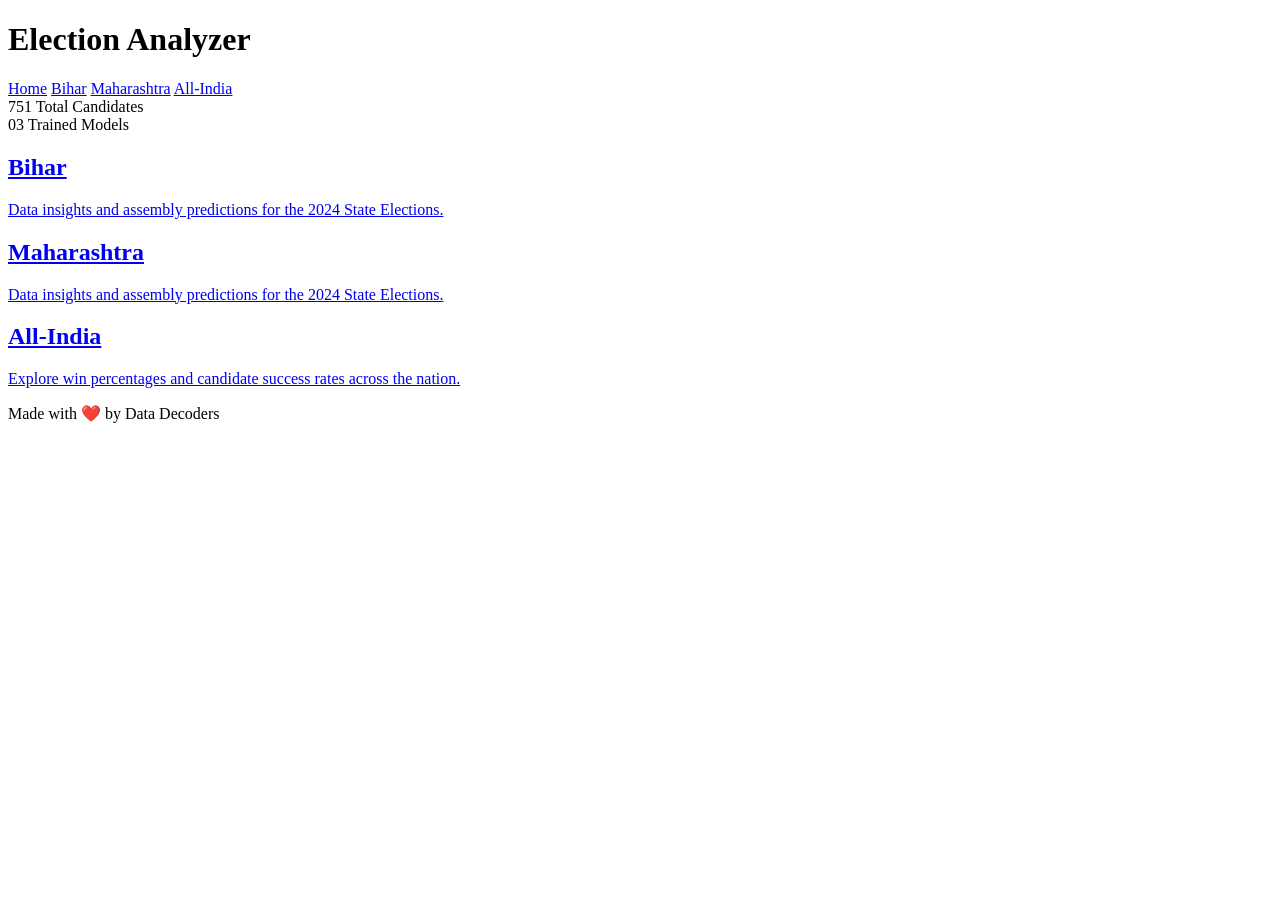
==== template/index.html @ 1a65834f "index file updated" ====
<!DOCTYPE html>
<html lang="en">

<head>
    <meta charset="UTF-8">
    <meta name="viewport" content="width=device-width, initial-scale=1.0">
    <title>Election Analyzer</title>
    <link
        href="https://fonts.googleapis.com/css2?family=Outfit:wght@400;600;700;800&family=Space+Mono:wght@700&display=swap"
        rel="stylesheet">
    <link rel="stylesheet" href="../template/style.css">
</head>

<body>

    <header>
        <h1 class="main-title">Election Analyzer</h1>
        <nav class="nav-links">
            <a href="index.html" class="active">Home</a>
            <a href="bihar.html">Bihar</a>
            <a href="maharashtra.html">Maharashtra</a>
            <a href="all-india.html">All-India</a>
        </nav>
    </header>

    <div class="stats-container">
        <div class="stat-item">
            <span class="stat-val num">751</span>
            <span class="stat-label">Total Candidates</span>
        </div>
        <div class="stat-item">
            <span class="stat-val num">03</span>
            <span class="stat-label">Trained Models</span>
        </div>
    </div>

    <main class="grid">
        <a href="bihar.html" class="card">
            <h2>Bihar</h2>
            <p>Data insights and assembly predictions for the 2024 State Elections.</p>
        </a>
        <a href="maharashtra.html" class="card">
            <h2>Maharashtra</h2>
            <p>Data insights and assembly predictions for the 2024 State Elections.</p>
        </a>
        <a href="all-india.html" class="card">
            <h2>All-India</h2>
            <p>Explore win percentages and candidate success rates across the nation.</p>
        </a>
    </main>

    <footer>Made with ❤️ by Data Decoders</footer>

</body>

</html>
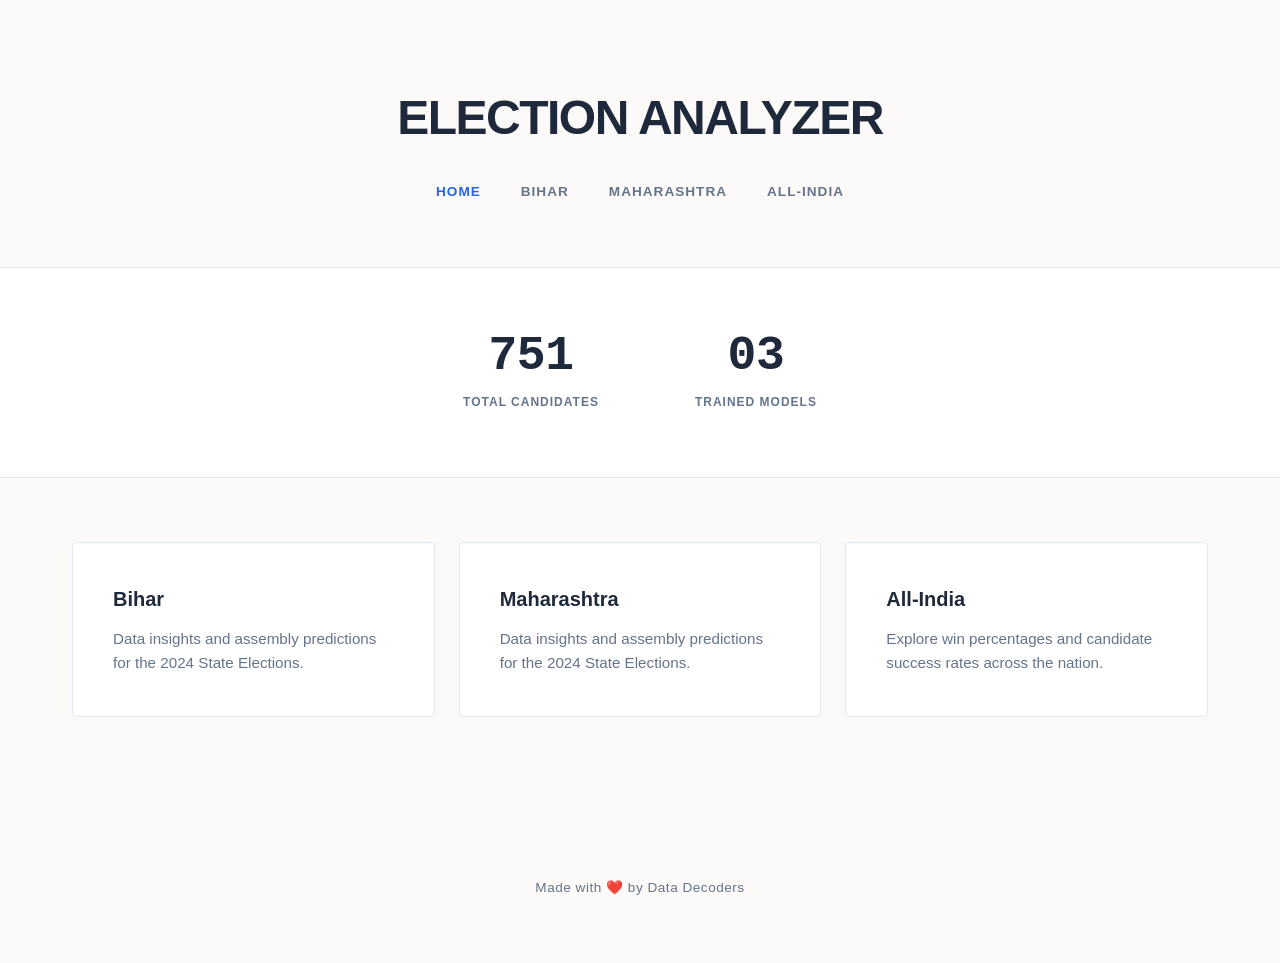
==== commit b9fe886a: "updated the css file" ====
--- a/template/index.html
+++ b/template/index.html
@@ -8,7 +8,7 @@
     <link
         href="https://fonts.googleapis.com/css2?family=Outfit:wght@400;600;700;800&family=Space+Mono:wght@700&display=swap"
         rel="stylesheet">
-    <link rel="stylesheet" href="../template/style.css">
+    <link rel="stylesheet" href="../static/style.css">
 </head>
 
 <body>
--- a/static/style.css
+++ b/static/style.css
@@ -0,0 +1,194 @@
+:root {
+    --bg: #fcfaf8;
+    /* Soft Bone/Paper color */
+    --text: #1e293b;
+    /* Deep Slate */
+    --text-muted: #64748b;
+    /* Muted Slate */
+    --accent: #2563eb;
+    /* Professional Blue */
+    --border: #e2e8f0;
+    /* Subtle border */
+    --card-bg: #ffffff;
+}
+
+* {
+    margin: 0;
+    padding: 0;
+    box-sizing: border-box;
+}
+
+body {
+    font-family: 'Outfit', sans-serif;
+    background-color: var(--bg);
+    color: var(--text);
+    line-height: 1.6;
+    -webkit-font-smoothing: antialiased;
+}
+
+/* Aesthetic Numbers - Monospace for data feel */
+.num {
+    font-family: 'Space Mono', monospace;
+    font-weight: 700;
+    letter-spacing: -0.5px;
+    color: var(--text);
+}
+
+/* Header Section */
+header {
+    padding: 5rem 2rem 3rem;
+    text-align: center;
+}
+
+.main-title {
+    font-size: 3rem;
+    font-weight: 800;
+    letter-spacing: -1.5px;
+    text-transform: uppercase;
+    margin-bottom: 0.5rem;
+}
+
+.nav-links {
+    display: flex;
+    justify-content: center;
+    gap: 2.5rem;
+    margin-top: 1.5rem;
+    padding-bottom: 1rem;
+}
+
+.nav-links a {
+    text-decoration: none;
+    color: var(--text-muted);
+    font-size: 0.85rem;
+    font-weight: 600;
+    text-transform: uppercase;
+    letter-spacing: 1px;
+    transition: color 0.2s ease;
+}
+
+.nav-links a:hover,
+.nav-links a.active {
+    color: var(--accent);
+}
+
+/* Stats Row */
+.stats-container {
+    display: flex;
+    justify-content: center;
+    gap: 6rem;
+    padding: 4rem 0;
+    background: white;
+    border-top: 1px solid var(--border);
+    border-bottom: 1px solid var(--border);
+}
+
+.stat-item {
+    text-align: center;
+}
+
+.stat-val {
+    font-size: 3rem;
+    display: block;
+    line-height: 1;
+    margin-bottom: 0.5rem;
+}
+
+.stat-label {
+    font-size: 0.75rem;
+    font-weight: 700;
+    letter-spacing: 1px;
+    text-transform: uppercase;
+    color: var(--text-muted);
+}
+
+/* Grid & Cards */
+.grid {
+    display: grid;
+    grid-template-columns: repeat(auto-fit, minmax(320px, 1fr));
+    gap: 1.5rem;
+    max-width: 1200px;
+    margin: 4rem auto;
+    padding: 0 2rem;
+}
+
+.card {
+    background: var(--card-bg);
+    border: 1px solid var(--border);
+    padding: 2.5rem;
+    border-radius: 4px;
+    text-decoration: none;
+    color: inherit;
+    transition: all 0.3s ease;
+}
+
+.card:hover {
+    border-color: var(--accent);
+    box-shadow: 0 10px 30px -10px rgba(0, 0, 0, 0.05);
+}
+
+.card h2 {
+    font-size: 1.25rem;
+    margin-bottom: 0.75rem;
+    font-weight: 700;
+}
+
+.card p {
+    font-size: 0.95rem;
+    color: var(--text-muted);
+}
+
+/* Prediction Form Styles */
+.prediction-focus {
+    max-width: 700px;
+    margin: 0 auto;
+    padding: 4rem 2rem;
+}
+
+.model-name-tag {
+    font-family: 'Space Mono', monospace;
+    font-size: 0.75rem;
+    color: var(--accent);
+    background: rgba(37, 99, 235, 0.08);
+    padding: 6px 12px;
+    margin-bottom: 1.5rem;
+    display: inline-block;
+}
+
+.form-group {
+    margin-bottom: 1.5rem;
+}
+
+select {
+    width: 100%;
+    padding: 0.75rem;
+    border: 1px solid var(--border);
+    background: white;
+    border-radius: 4px;
+    font-family: inherit;
+}
+
+.btn-primary {
+    background: var(--text);
+    color: white;
+    padding: 1rem 2rem;
+    border: none;
+    border-radius: 4px;
+    font-weight: 700;
+    cursor: pointer;
+    width: 100%;
+    transition: background 0.2s;
+}
+
+.btn-primary:hover {
+    background: var(--accent);
+}
+
+/* Footer */
+footer {
+    padding: 6rem 2rem 4rem;
+    text-align: center;
+    font-size: 0.85rem;
+    font-weight: 500;
+    color: var(--text-muted);
+    letter-spacing: 0.5px;
+}
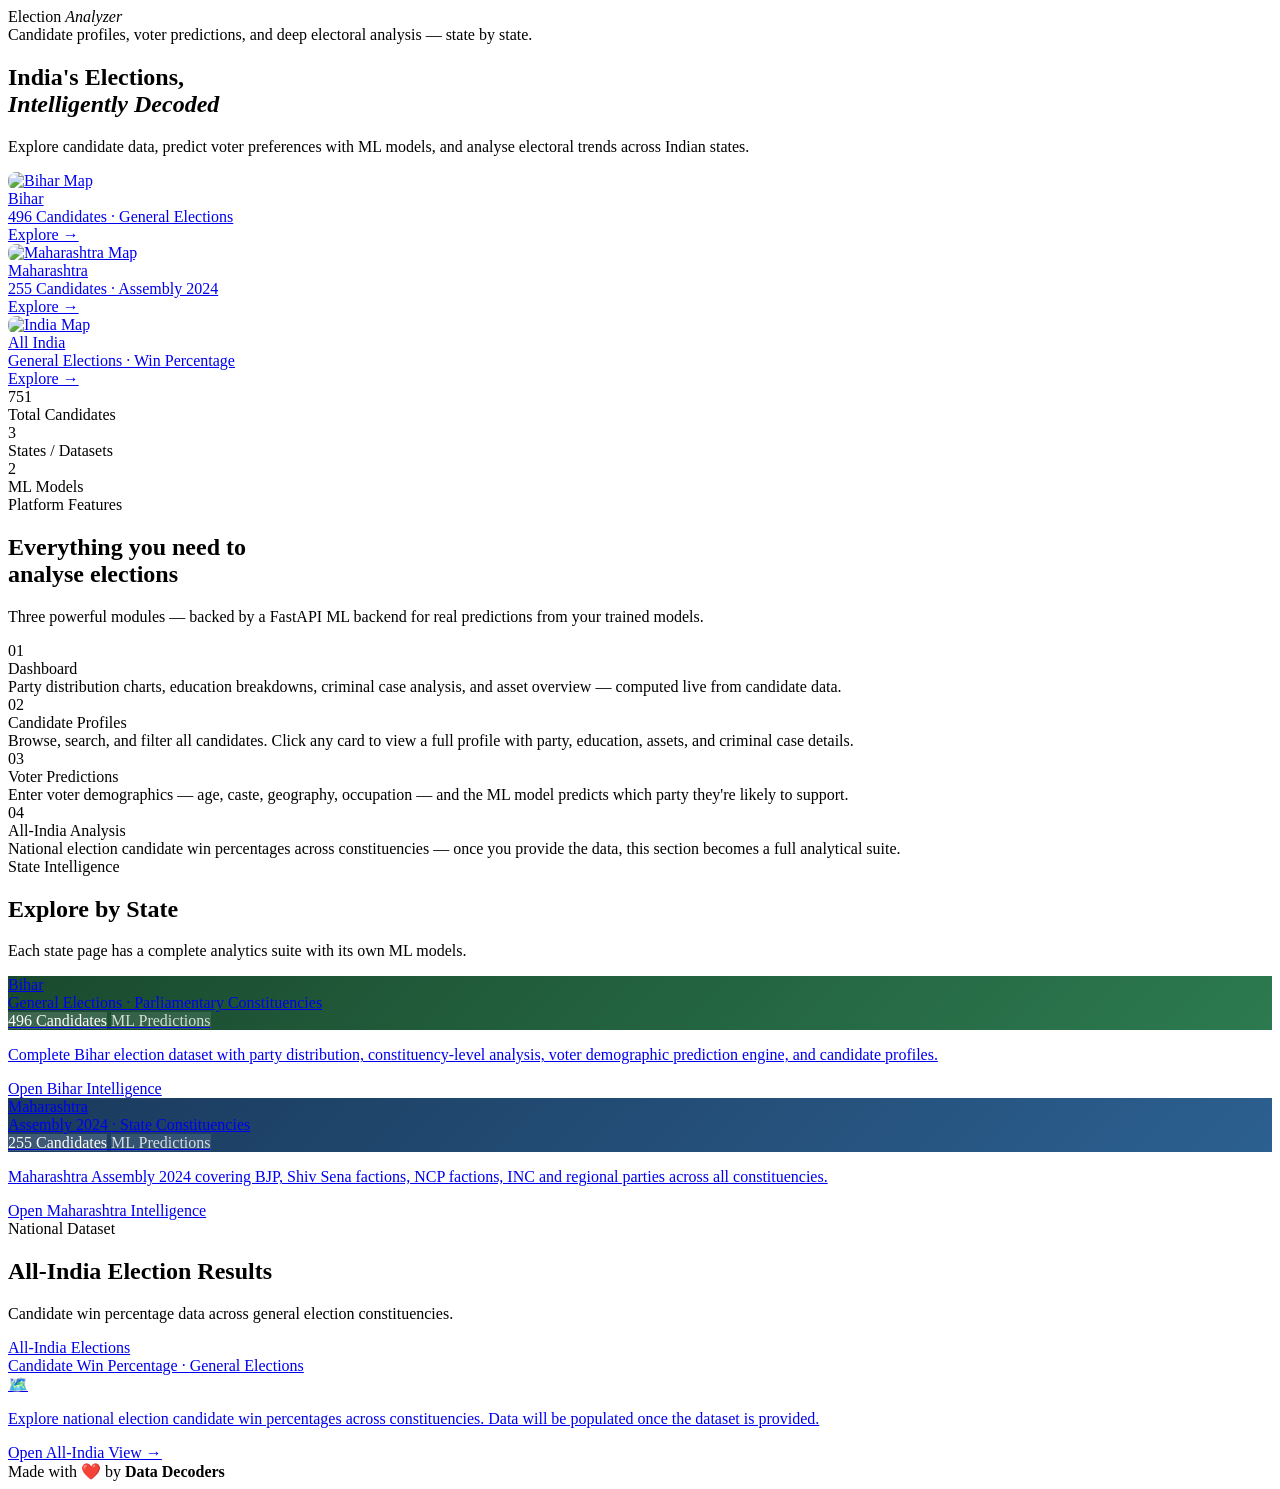
==== commit 6d5b05e7: "Merge pull request #16 from adityapise7/main clearly specified frontend for bihar and maharashtra an" ====
--- a/template/index.html
+++ b/template/index.html
@@ -2,54 +2,177 @@
 <html lang="en">
 
 <head>
+  <meta charset="UTF-8">
+  <meta name="viewport" content="width=device-width, initial-scale=1.0">
+  <title>Election Analyzer — India Election Intelligence</title>
+  <link rel="stylesheet" href="static/index.css">
     <meta charset="UTF-8">
     <meta name="viewport" content="width=device-width, initial-scale=1.0">
     <title>Election Analyzer</title>
     <link
         href="https://fonts.googleapis.com/css2?family=Outfit:wght@400;600;700;800&family=Space+Mono:wght@700&display=swap"
         rel="stylesheet">
-    <link rel="stylesheet" href="../static/style.css">
+    <link rel="stylesheet" href="/static/style.css">
 </head>
 
 <body>
+  <header class="site-header">
+    <div class="header-title">Election <em>Analyzer</em></div>
+    <div class="header-sub">Candidate profiles, voter predictions, and deep electoral analysis — state by state.</div>
+  </header>
 
-    <header>
-        <h1 class="main-title">Election Analyzer</h1>
-        <nav class="nav-links">
-            <a href="index.html" class="active">Home</a>
-            <a href="bihar.html">Bihar</a>
-            <a href="maharashtra.html">Maharashtra</a>
-            <a href="all-india.html">All-India</a>
-        </nav>
-    </header>
+  <section class="hero">
+    <div class="hero-inner">
+      <h1>India's Elections,<br><em>Intelligently Decoded</em></h1>
+      <p class="hero-sub">Explore candidate data, predict voter preferences with ML models, and analyse electoral trends
+        across Indian states.</p>
 
-    <div class="stats-container">
-        <div class="stat-item">
-            <span class="stat-val num">751</span>
-            <span class="stat-label">Total Candidates</span>
+      <div class="hero-states">
+        <a href="bihar.html" class="state-card">
+          <div class="state-icon"><img src="images/bihar-map.jpg" alt="Bihar Map"
+              style="width:48px;height:48px;object-fit:cover;border-radius:8px;"></div>
+          <div class="state-label">Bihar</div>
+          <div class="state-detail">496 Candidates · General Elections</div>
+          <div class="state-arrow">Explore →</div>
+        </a>
+        <a href="maharashtra.html" class="state-card">
+          <div class="state-icon"><img src="images/maharashtra-map.png" alt="Maharashtra Map"
+              style="width:48px;height:48px;object-fit:cover;border-radius:8px;"></div>
+          <div class="state-label">Maharashtra</div>
+          <div class="state-detail">255 Candidates · Assembly 2024</div>
+          <div class="state-arrow">Explore →</div>
+        </a>
+        <a href="all-india.html" class="state-card">
+          <div class="state-icon"><img src="images/india-map.png" alt="India Map"
+              style="width:48px;height:48px;object-fit:cover;border-radius:8px;"></div>
+          <div class="state-label">All India</div>
+          <div class="state-detail">General Elections · Win Percentage</div>
+          <div class="state-arrow">Explore →</div>
+        </a>
+      </div>
+    </div>
+  </section>
+
+  <div class="stats-row">
+    <div class="stat-item">
+      <div class="stat-num">751</div>
+      <div class="stat-lbl">Total Candidates</div>
+    </div>
+    <div class="stat-divider"></div>
+    <div class="stat-item">
+      <div class="stat-num">3</div>
+      <div class="stat-lbl">States / Datasets</div>
+    </div>
+    <div class="stat-divider"></div>
+    <div class="stat-item">
+      <div class="stat-num">2</div>
+      <div class="stat-lbl">ML Models</div>
+    </div>
+  </div>
+
+  <div class="features-wrap">
+    <div class="section-label">Platform Features</div>
+    <h2 class="section-h2">Everything you need to<br><span>analyse elections</span></h2>
+    <p class="section-p">Three powerful modules — backed by a FastAPI ML backend for real predictions from your trained
+      models.</p>
+
+    <div class="feat-grid">
+      <div class="feat-card">
+        <div class="feat-num">01</div>
+        <div class="feat-title">Dashboard</div>
+        <div class="feat-desc">Party distribution charts, education breakdowns, criminal case analysis, and asset
+          overview — computed live from candidate data.</div>
+      </div>
+      <div class="feat-card">
+        <div class="feat-num">02</div>
+        <div class="feat-title">Candidate Profiles</div>
+        <div class="feat-desc">Browse, search, and filter all candidates. Click any card to view a full profile with
+          party, education, assets, and criminal case details.</div>
+      </div>
+      <div class="feat-card">
+        <div class="feat-num">03</div>
+        <div class="feat-title">Voter Predictions</div>
+        <div class="feat-desc">Enter voter demographics — age, caste, geography, occupation — and the ML model predicts
+          which party they're likely to support.</div>
+      </div>
+      <div class="feat-card">
+        <div class="feat-num">04</div>
+        <div class="feat-title">All-India Analysis</div>
+        <div class="feat-desc">National election candidate win percentages across constituencies — once you provide the
+          data, this section becomes a full analytical suite.</div>
+      </div>
+    </div>
+  </div>
+
+  <div class="states-section">
+    <div class="section-label">State Intelligence</div>
+    <h2 class="section-h2">Explore by <span>State</span></h2>
+    <p class="section-p">Each state page has a complete analytics suite with its own ML models.</p>
+
+    <div class="state-deep-grid">
+      <a href="bihar.html" class="state-deep-card">
+        <div class="sdc-banner" style="background:linear-gradient(135deg,#1a4a2e,#2c7a50)">
+          <div>
+            <div class="sdc-state-name">Bihar</div>
+            <div class="sdc-sub">General Elections · Parliamentary Constituencies</div>
+          </div>
+          <div class="sdc-tags">
+            <span class="sdc-tag" style="background:rgba(255,255,255,.15);color:white">496 Candidates</span>
+            <span class="sdc-tag" style="background:rgba(255,255,255,.1);color:rgba(255,255,255,.8)">ML
+              Predictions</span>
+          </div>
         </div>
-        <div class="stat-item">
-            <span class="stat-val num">03</span>
-            <span class="stat-label">Trained Models</span>
+        <div class="sdc-body">
+          <p class="sdc-desc">Complete Bihar election dataset with party distribution, constituency-level analysis,
+            voter demographic prediction engine, and candidate profiles.</p>
+          <span class="sdc-cta">Open Bihar Intelligence </span>
         </div>
+      </a>
+      <a href="maharashtra.html" class="state-deep-card">
+        <div class="sdc-banner" style="background:linear-gradient(135deg,#1a3a5c,#2c6090)">
+          <div>
+            <div class="sdc-state-name">Maharashtra</div>
+            <div class="sdc-sub">Assembly 2024 · State Constituencies</div>
+          </div>
+          <div class="sdc-tags">
+            <span class="sdc-tag" style="background:rgba(255,255,255,.15);color:white">255 Candidates</span>
+            <span class="sdc-tag" style="background:rgba(255,255,255,.1);color:rgba(255,255,255,.8)">ML
+              Predictions</span>
+          </div>
+        </div>
+        <div class="sdc-body">
+          <p class="sdc-desc">Maharashtra Assembly 2024 covering BJP, Shiv Sena factions, NCP factions, INC and regional
+            parties across all constituencies.</p>
+          <span class="sdc-cta">Open Maharashtra Intelligence </span>
+        </div>
+      </a>
     </div>
+  </div>
 
-    <main class="grid">
-        <a href="bihar.html" class="card">
-            <h2>Bihar</h2>
-            <p>Data insights and assembly predictions for the 2024 State Elections.</p>
-        </a>
-        <a href="maharashtra.html" class="card">
-            <h2>Maharashtra</h2>
-            <p>Data insights and assembly predictions for the 2024 State Elections.</p>
-        </a>
-        <a href="all-india.html" class="card">
-            <h2>All-India</h2>
-            <p>Explore win percentages and candidate success rates across the nation.</p>
-        </a>
-    </main>
+  <div class="allindia-section">
+    <div class="section-label">National Dataset</div>
+    <h2 class="section-h2">All-India <span>Election Results</span></h2>
+    <p class="section-p">Candidate win percentage data across general election constituencies.</p>
 
-    <footer>Made with ❤️ by Data Decoders</footer>
+    <a href="all-india.html" class="allindia-card">
+      <div class="allindia-banner">
+        <div class="allindia-title-wrap">
+          <div class="allindia-title">All-India Elections</div>
+          <div class="allindia-sub">Candidate Win Percentage · General Elections</div>
+        </div>
+        <div class="allindia-icon">🗺️</div>
+      </div>
+      <div class="allindia-body">
+        <p class="allindia-desc">Explore national election candidate win percentages across constituencies. Data will be
+          populated once the dataset is provided.</p>
+        <span class="allindia-cta">Open All-India View →</span>
+      </div>
+    </a>
+  </div>
+
+  <footer>
+    Made with ❤️ by <strong>Data Decoders</strong>
+  </footer>
 
 </body>
 
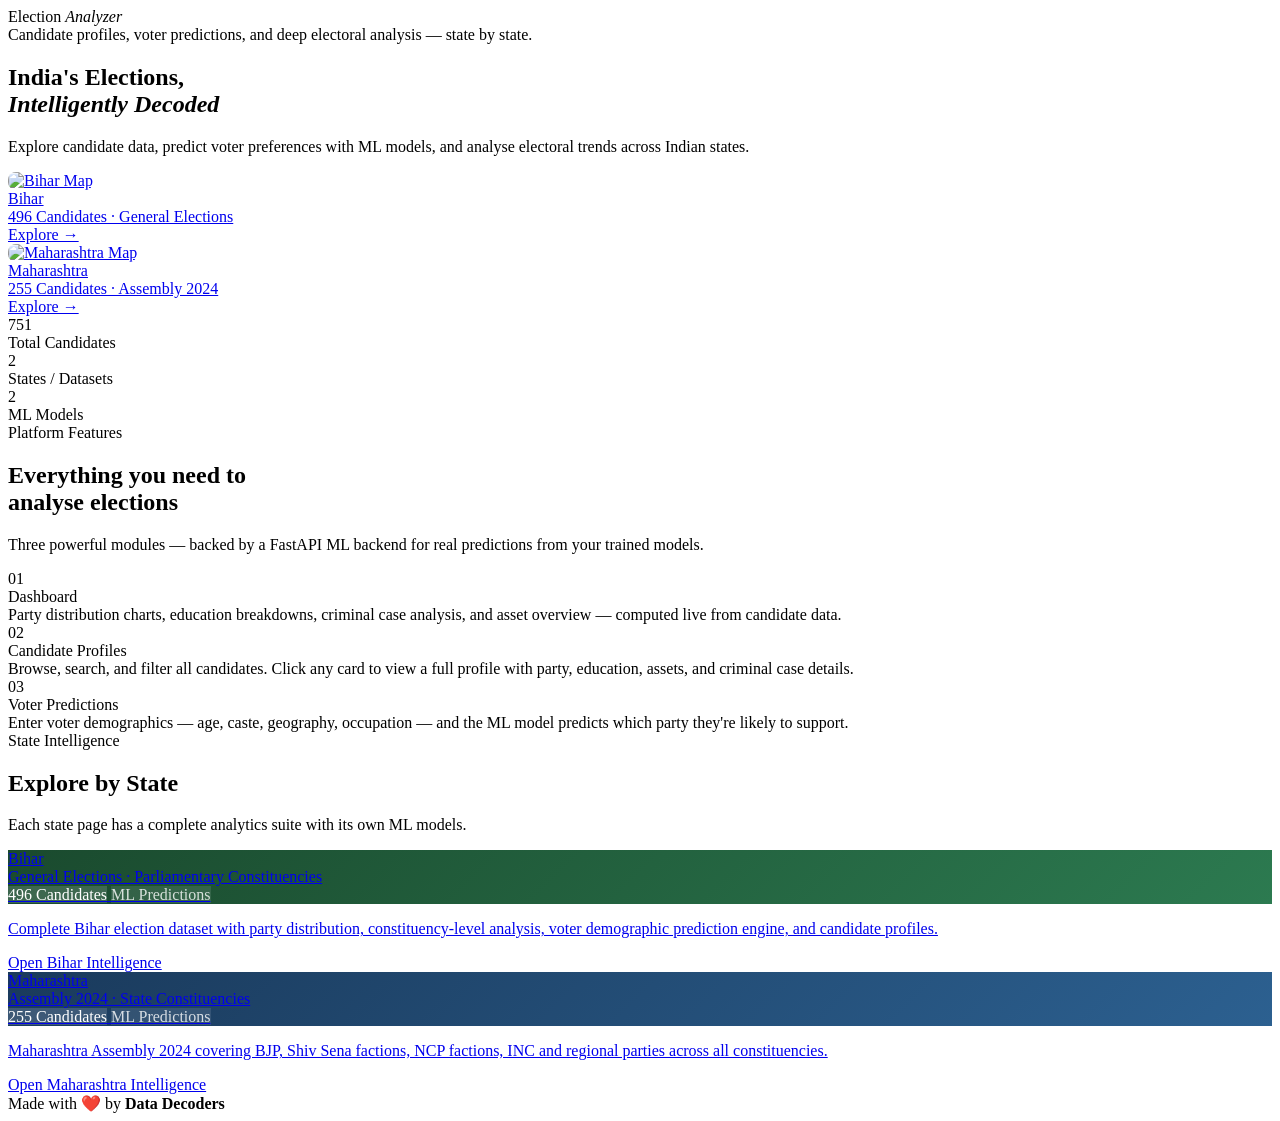
==== commit 7eba7fc7: "removed decpracted feature" ====
--- a/template/index.html
+++ b/template/index.html
@@ -2,177 +2,155 @@
 <html lang="en">
 
 <head>
-  <meta charset="UTF-8">
-  <meta name="viewport" content="width=device-width, initial-scale=1.0">
-  <title>Election Analyzer — India Election Intelligence</title>
-  <link rel="stylesheet" href="static/index.css">
+    <meta charset="UTF-8">
+    <meta name="viewport" content="width=device-width, initial-scale=1.0">
+    <title>Election Analyzer — India Election Intelligence</title>
+    <link rel="stylesheet" href="static/index.css">
     <meta charset="UTF-8">
     <meta name="viewport" content="width=device-width, initial-scale=1.0">
     <title>Election Analyzer</title>
     <link
         href="https://fonts.googleapis.com/css2?family=Outfit:wght@400;600;700;800&family=Space+Mono:wght@700&display=swap"
         rel="stylesheet">
-    <link rel="stylesheet" href="/static/style.css">
+
+    <link rel="stylesheet" href="static/index.css">
+
 </head>
 
 <body>
-  <header class="site-header">
-    <div class="header-title">Election <em>Analyzer</em></div>
-    <div class="header-sub">Candidate profiles, voter predictions, and deep electoral analysis — state by state.</div>
-  </header>
+    <header class="site-header">
+        <div class="header-title">Election <em>Analyzer</em></div>
+        <div class="header-sub">Candidate profiles, voter predictions, and deep electoral analysis — state by state.
+        </div>
+    </header>
 
-  <section class="hero">
-    <div class="hero-inner">
-      <h1>India's Elections,<br><em>Intelligently Decoded</em></h1>
-      <p class="hero-sub">Explore candidate data, predict voter preferences with ML models, and analyse electoral trends
-        across Indian states.</p>
+    <section class="hero">
+        <div class="hero-inner">
+            <h1>India's Elections,<br><em>Intelligently Decoded</em></h1>
+            <p class="hero-sub">Explore candidate data, predict voter preferences with ML models, and analyse electoral
+                trends
+                across Indian states.</p>
 
-      <div class="hero-states">
-        <a href="bihar.html" class="state-card">
-          <div class="state-icon"><img src="images/bihar-map.jpg" alt="Bihar Map"
-              style="width:48px;height:48px;object-fit:cover;border-radius:8px;"></div>
-          <div class="state-label">Bihar</div>
-          <div class="state-detail">496 Candidates · General Elections</div>
-          <div class="state-arrow">Explore →</div>
-        </a>
-        <a href="maharashtra.html" class="state-card">
-          <div class="state-icon"><img src="images/maharashtra-map.png" alt="Maharashtra Map"
-              style="width:48px;height:48px;object-fit:cover;border-radius:8px;"></div>
-          <div class="state-label">Maharashtra</div>
-          <div class="state-detail">255 Candidates · Assembly 2024</div>
-          <div class="state-arrow">Explore →</div>
-        </a>
-        <a href="all-india.html" class="state-card">
-          <div class="state-icon"><img src="images/india-map.png" alt="India Map"
-              style="width:48px;height:48px;object-fit:cover;border-radius:8px;"></div>
-          <div class="state-label">All India</div>
-          <div class="state-detail">General Elections · Win Percentage</div>
-          <div class="state-arrow">Explore →</div>
-        </a>
-      </div>
+            <div class="hero-states">
+                <a href="/bihar" class="state-card">
+                    <div class="state-icon"><img src="static/images/bihar-map.jpg" alt="Bihar Map"
+                            style="width:48px;height:48px;object-fit:cover;border-radius:8px;"></div>
+                    <div class="state-label">Bihar</div>
+                    <div class="state-detail">496 Candidates · General Elections</div>
+                    <div class="state-arrow">Explore →</div>
+                </a>
+                <a href="/maharashtra" class="state-card">
+                    <div class="state-icon"><img src="static/images/maharashtra-map.png" alt="Maharashtra Map"
+                            style="width:48px;height:48px;object-fit:cover;border-radius:8px;"></div>
+                    <div class="state-label">Maharashtra</div>
+                    <div class="state-detail">255 Candidates · Assembly 2024</div>
+                    <div class="state-arrow">Explore →</div>
+                </a>
+
+            </div>
+        </div>
+    </section>
+
+    <div class="stats-row">
+        <div class="stat-item">
+            <div class="stat-num">751</div>
+            <div class="stat-lbl">Total Candidates</div>
+        </div>
+        <div class="stat-divider"></div>
+        <div class="stat-item">
+            <div class="stat-num">2</div>
+            <div class="stat-lbl">States / Datasets</div>
+        </div>
+        <div class="stat-divider"></div>
+        <div class="stat-item">
+            <div class="stat-num">2</div>
+            <div class="stat-lbl">ML Models</div>
+        </div>
     </div>
-  </section>
 
-  <div class="stats-row">
-    <div class="stat-item">
-      <div class="stat-num">751</div>
-      <div class="stat-lbl">Total Candidates</div>
+    <div class="features-wrap">
+        <div class="section-label">Platform Features</div>
+        <h2 class="section-h2">Everything you need to<br><span>analyse elections</span></h2>
+        <p class="section-p">Three powerful modules — backed by a FastAPI ML backend for real predictions from your
+            trained
+            models.</p>
+
+        <div class="feat-grid">
+            <div class="feat-card">
+                <div class="feat-num">01</div>
+                <div class="feat-title">Dashboard</div>
+                <div class="feat-desc">Party distribution charts, education breakdowns, criminal case analysis, and
+                    asset
+                    overview — computed live from candidate data.</div>
+            </div>
+            <div class="feat-card">
+                <div class="feat-num">02</div>
+                <div class="feat-title">Candidate Profiles</div>
+                <div class="feat-desc">Browse, search, and filter all candidates. Click any card to view a full profile
+                    with
+                    party, education, assets, and criminal case details.</div>
+            </div>
+            <div class="feat-card">
+                <div class="feat-num">03</div>
+                <div class="feat-title">Voter Predictions</div>
+                <div class="feat-desc">Enter voter demographics — age, caste, geography, occupation — and the ML model
+                    predicts
+                    which party they're likely to support.</div>
+            </div>
+        </div>
     </div>
-    <div class="stat-divider"></div>
-    <div class="stat-item">
-      <div class="stat-num">3</div>
-      <div class="stat-lbl">States / Datasets</div>
+
+    <div class="states-section">
+        <div class="section-label">State Intelligence</div>
+        <h2 class="section-h2">Explore by <span>State</span></h2>
+        <p class="section-p">Each state page has a complete analytics suite with its own ML models.</p>
+
+        <div class="state-deep-grid">
+            <a href="/bihar" class="state-deep-card">
+                <div class="sdc-banner" style="background:linear-gradient(135deg,#1a4a2e,#2c7a50)">
+                    <div>
+                        <div class="sdc-state-name">Bihar</div>
+                        <div class="sdc-sub">General Elections · Parliamentary Constituencies</div>
+                    </div>
+                    <div class="sdc-tags">
+                        <span class="sdc-tag" style="background:rgba(255,255,255,.15);color:white">496 Candidates</span>
+                        <span class="sdc-tag" style="background:rgba(255,255,255,.1);color:rgba(255,255,255,.8)">ML
+                            Predictions</span>
+                    </div>
+                </div>
+                <div class="sdc-body">
+                    <p class="sdc-desc">Complete Bihar election dataset with party distribution, constituency-level
+                        analysis,
+                        voter demographic prediction engine, and candidate profiles.</p>
+                    <span class="sdc-cta">Open Bihar Intelligence </span>
+                </div>
+            </a>
+            <a href="/maharashtra" class="state-deep-card">
+                <div class="sdc-banner" style="background:linear-gradient(135deg,#1a3a5c,#2c6090)">
+                    <div>
+                        <div class="sdc-state-name">Maharashtra</div>
+                        <div class="sdc-sub">Assembly 2024 · State Constituencies</div>
+                    </div>
+                    <div class="sdc-tags">
+                        <span class="sdc-tag" style="background:rgba(255,255,255,.15);color:white">255 Candidates</span>
+                        <span class="sdc-tag" style="background:rgba(255,255,255,.1);color:rgba(255,255,255,.8)">ML
+                            Predictions</span>
+                    </div>
+                </div>
+                <div class="sdc-body">
+                    <p class="sdc-desc">Maharashtra Assembly 2024 covering BJP, Shiv Sena factions, NCP factions, INC
+                        and regional
+                        parties across all constituencies.</p>
+                    <span class="sdc-cta">Open Maharashtra Intelligence </span>
+                </div>
+            </a>
+        </div>
     </div>
-    <div class="stat-divider"></div>
-    <div class="stat-item">
-      <div class="stat-num">2</div>
-      <div class="stat-lbl">ML Models</div>
-    </div>
-  </div>
 
-  <div class="features-wrap">
-    <div class="section-label">Platform Features</div>
-    <h2 class="section-h2">Everything you need to<br><span>analyse elections</span></h2>
-    <p class="section-p">Three powerful modules — backed by a FastAPI ML backend for real predictions from your trained
-      models.</p>
 
-    <div class="feat-grid">
-      <div class="feat-card">
-        <div class="feat-num">01</div>
-        <div class="feat-title">Dashboard</div>
-        <div class="feat-desc">Party distribution charts, education breakdowns, criminal case analysis, and asset
-          overview — computed live from candidate data.</div>
-      </div>
-      <div class="feat-card">
-        <div class="feat-num">02</div>
-        <div class="feat-title">Candidate Profiles</div>
-        <div class="feat-desc">Browse, search, and filter all candidates. Click any card to view a full profile with
-          party, education, assets, and criminal case details.</div>
-      </div>
-      <div class="feat-card">
-        <div class="feat-num">03</div>
-        <div class="feat-title">Voter Predictions</div>
-        <div class="feat-desc">Enter voter demographics — age, caste, geography, occupation — and the ML model predicts
-          which party they're likely to support.</div>
-      </div>
-      <div class="feat-card">
-        <div class="feat-num">04</div>
-        <div class="feat-title">All-India Analysis</div>
-        <div class="feat-desc">National election candidate win percentages across constituencies — once you provide the
-          data, this section becomes a full analytical suite.</div>
-      </div>
-    </div>
-  </div>
-
-  <div class="states-section">
-    <div class="section-label">State Intelligence</div>
-    <h2 class="section-h2">Explore by <span>State</span></h2>
-    <p class="section-p">Each state page has a complete analytics suite with its own ML models.</p>
-
-    <div class="state-deep-grid">
-      <a href="bihar.html" class="state-deep-card">
-        <div class="sdc-banner" style="background:linear-gradient(135deg,#1a4a2e,#2c7a50)">
-          <div>
-            <div class="sdc-state-name">Bihar</div>
-            <div class="sdc-sub">General Elections · Parliamentary Constituencies</div>
-          </div>
-          <div class="sdc-tags">
-            <span class="sdc-tag" style="background:rgba(255,255,255,.15);color:white">496 Candidates</span>
-            <span class="sdc-tag" style="background:rgba(255,255,255,.1);color:rgba(255,255,255,.8)">ML
-              Predictions</span>
-          </div>
-        </div>
-        <div class="sdc-body">
-          <p class="sdc-desc">Complete Bihar election dataset with party distribution, constituency-level analysis,
-            voter demographic prediction engine, and candidate profiles.</p>
-          <span class="sdc-cta">Open Bihar Intelligence </span>
-        </div>
-      </a>
-      <a href="maharashtra.html" class="state-deep-card">
-        <div class="sdc-banner" style="background:linear-gradient(135deg,#1a3a5c,#2c6090)">
-          <div>
-            <div class="sdc-state-name">Maharashtra</div>
-            <div class="sdc-sub">Assembly 2024 · State Constituencies</div>
-          </div>
-          <div class="sdc-tags">
-            <span class="sdc-tag" style="background:rgba(255,255,255,.15);color:white">255 Candidates</span>
-            <span class="sdc-tag" style="background:rgba(255,255,255,.1);color:rgba(255,255,255,.8)">ML
-              Predictions</span>
-          </div>
-        </div>
-        <div class="sdc-body">
-          <p class="sdc-desc">Maharashtra Assembly 2024 covering BJP, Shiv Sena factions, NCP factions, INC and regional
-            parties across all constituencies.</p>
-          <span class="sdc-cta">Open Maharashtra Intelligence </span>
-        </div>
-      </a>
-    </div>
-  </div>
-
-  <div class="allindia-section">
-    <div class="section-label">National Dataset</div>
-    <h2 class="section-h2">All-India <span>Election Results</span></h2>
-    <p class="section-p">Candidate win percentage data across general election constituencies.</p>
-
-    <a href="all-india.html" class="allindia-card">
-      <div class="allindia-banner">
-        <div class="allindia-title-wrap">
-          <div class="allindia-title">All-India Elections</div>
-          <div class="allindia-sub">Candidate Win Percentage · General Elections</div>
-        </div>
-        <div class="allindia-icon">🗺️</div>
-      </div>
-      <div class="allindia-body">
-        <p class="allindia-desc">Explore national election candidate win percentages across constituencies. Data will be
-          populated once the dataset is provided.</p>
-        <span class="allindia-cta">Open All-India View →</span>
-      </div>
-    </a>
-  </div>
-
-  <footer>
-    Made with ❤️ by <strong>Data Decoders</strong>
-  </footer>
+    <footer>
+        Made with ❤️ by <strong>Data Decoders</strong>
+    </footer>
 
 </body>
 
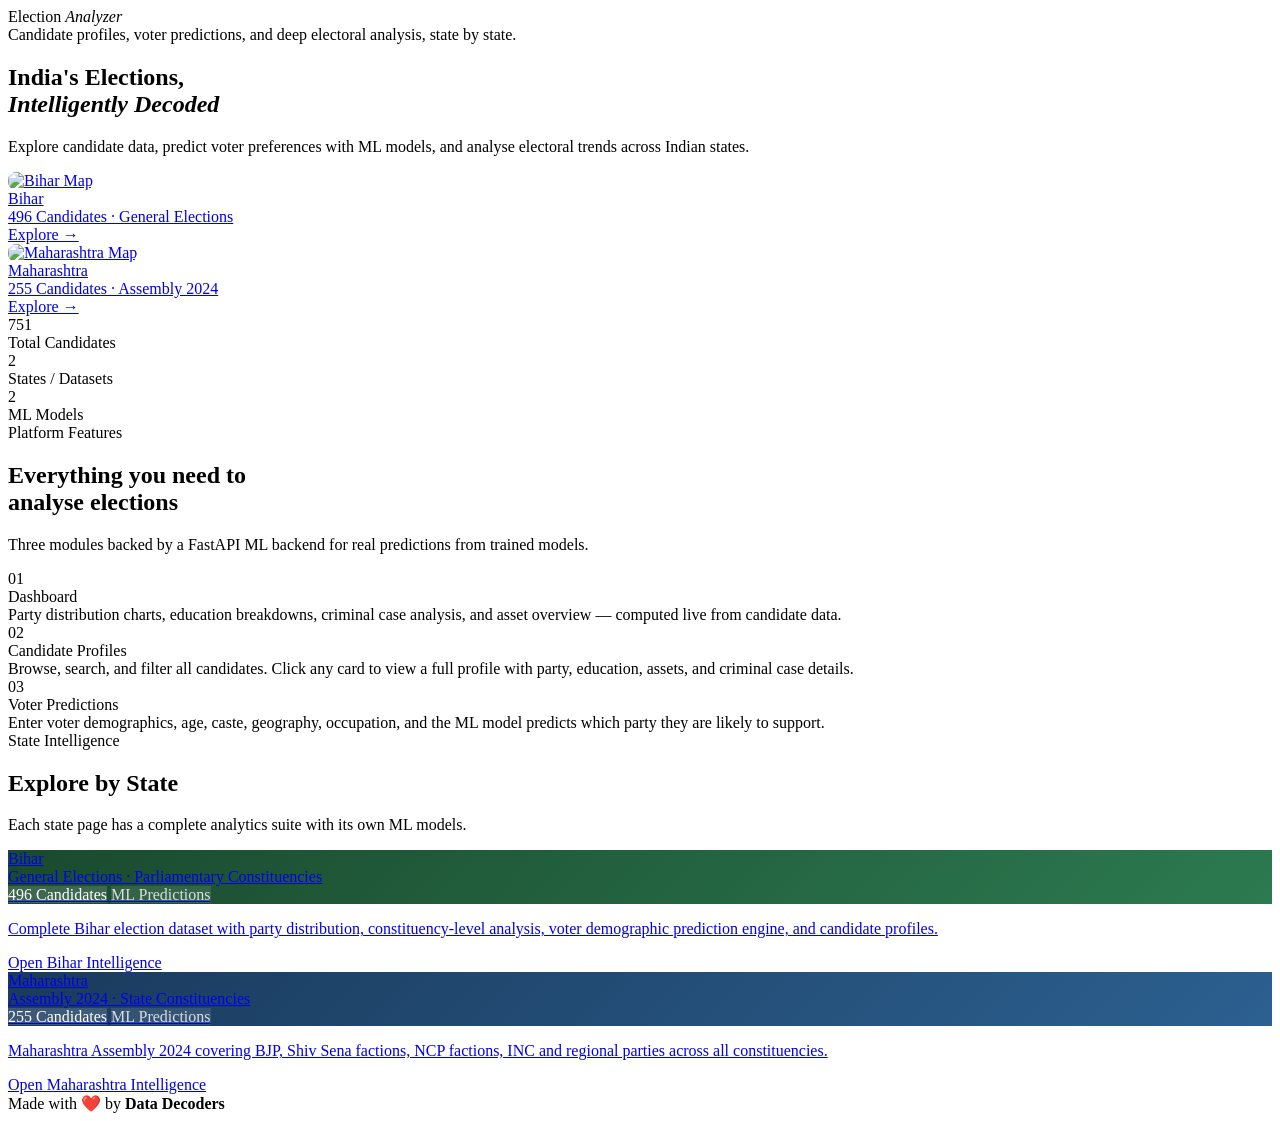
==== commit e07cfd21: "remove unncessary feature" ====
--- a/template/index.html
+++ b/template/index.html
@@ -6,30 +6,22 @@
     <meta name="viewport" content="width=device-width, initial-scale=1.0">
     <title>Election Analyzer — India Election Intelligence</title>
     <link rel="stylesheet" href="static/index.css">
-    <meta charset="UTF-8">
-    <meta name="viewport" content="width=device-width, initial-scale=1.0">
-    <title>Election Analyzer</title>
     <link
         href="https://fonts.googleapis.com/css2?family=Outfit:wght@400;600;700;800&family=Space+Mono:wght@700&display=swap"
         rel="stylesheet">
-
-    <link rel="stylesheet" href="static/index.css">
-
 </head>
 
 <body>
     <header class="site-header">
         <div class="header-title">Election <em>Analyzer</em></div>
-        <div class="header-sub">Candidate profiles, voter predictions, and deep electoral analysis — state by state.
-        </div>
+        <div class="header-sub">Candidate profiles, voter predictions, and deep electoral analysis, state by state.</div>
     </header>
 
     <section class="hero">
         <div class="hero-inner">
             <h1>India's Elections,<br><em>Intelligently Decoded</em></h1>
             <p class="hero-sub">Explore candidate data, predict voter preferences with ML models, and analyse electoral
-                trends
-                across Indian states.</p>
+                trends across Indian states.</p>
 
             <div class="hero-states">
                 <a href="/bihar" class="state-card">
@@ -71,31 +63,25 @@
     <div class="features-wrap">
         <div class="section-label">Platform Features</div>
         <h2 class="section-h2">Everything you need to<br><span>analyse elections</span></h2>
-        <p class="section-p">Three powerful modules — backed by a FastAPI ML backend for real predictions from your
-            trained
-            models.</p>
+        <p class="section-p">Three modules backed by a FastAPI ML backend for real predictions from trained models.</p>
 
         <div class="feat-grid">
             <div class="feat-card">
                 <div class="feat-num">01</div>
                 <div class="feat-title">Dashboard</div>
                 <div class="feat-desc">Party distribution charts, education breakdowns, criminal case analysis, and
-                    asset
-                    overview — computed live from candidate data.</div>
+                    asset overview — computed live from candidate data.</div>
             </div>
             <div class="feat-card">
                 <div class="feat-num">02</div>
                 <div class="feat-title">Candidate Profiles</div>
                 <div class="feat-desc">Browse, search, and filter all candidates. Click any card to view a full profile
-                    with
-                    party, education, assets, and criminal case details.</div>
+                    with party, education, assets, and criminal case details.</div>
             </div>
             <div class="feat-card">
                 <div class="feat-num">03</div>
                 <div class="feat-title">Voter Predictions</div>
-                <div class="feat-desc">Enter voter demographics — age, caste, geography, occupation — and the ML model
-                    predicts
-                    which party they're likely to support.</div>
+                <div class="feat-desc">Enter voter demographics, age, caste, geography, occupation, and the ML model predicts which party they are likely to support.</div>
             </div>
         </div>
     </div>
@@ -120,8 +106,7 @@
                 </div>
                 <div class="sdc-body">
                     <p class="sdc-desc">Complete Bihar election dataset with party distribution, constituency-level
-                        analysis,
-                        voter demographic prediction engine, and candidate profiles.</p>
+                        analysis, voter demographic prediction engine, and candidate profiles.</p>
                     <span class="sdc-cta">Open Bihar Intelligence </span>
                 </div>
             </a>
@@ -139,14 +124,12 @@
                 </div>
                 <div class="sdc-body">
                     <p class="sdc-desc">Maharashtra Assembly 2024 covering BJP, Shiv Sena factions, NCP factions, INC
-                        and regional
-                        parties across all constituencies.</p>
+                        and regional parties across all constituencies.</p>
                     <span class="sdc-cta">Open Maharashtra Intelligence </span>
                 </div>
             </a>
         </div>
     </div>
-
 
     <footer>
         Made with ❤️ by <strong>Data Decoders</strong>
@@ -154,4 +137,4 @@
 
 </body>
 
-</html>+</html>
